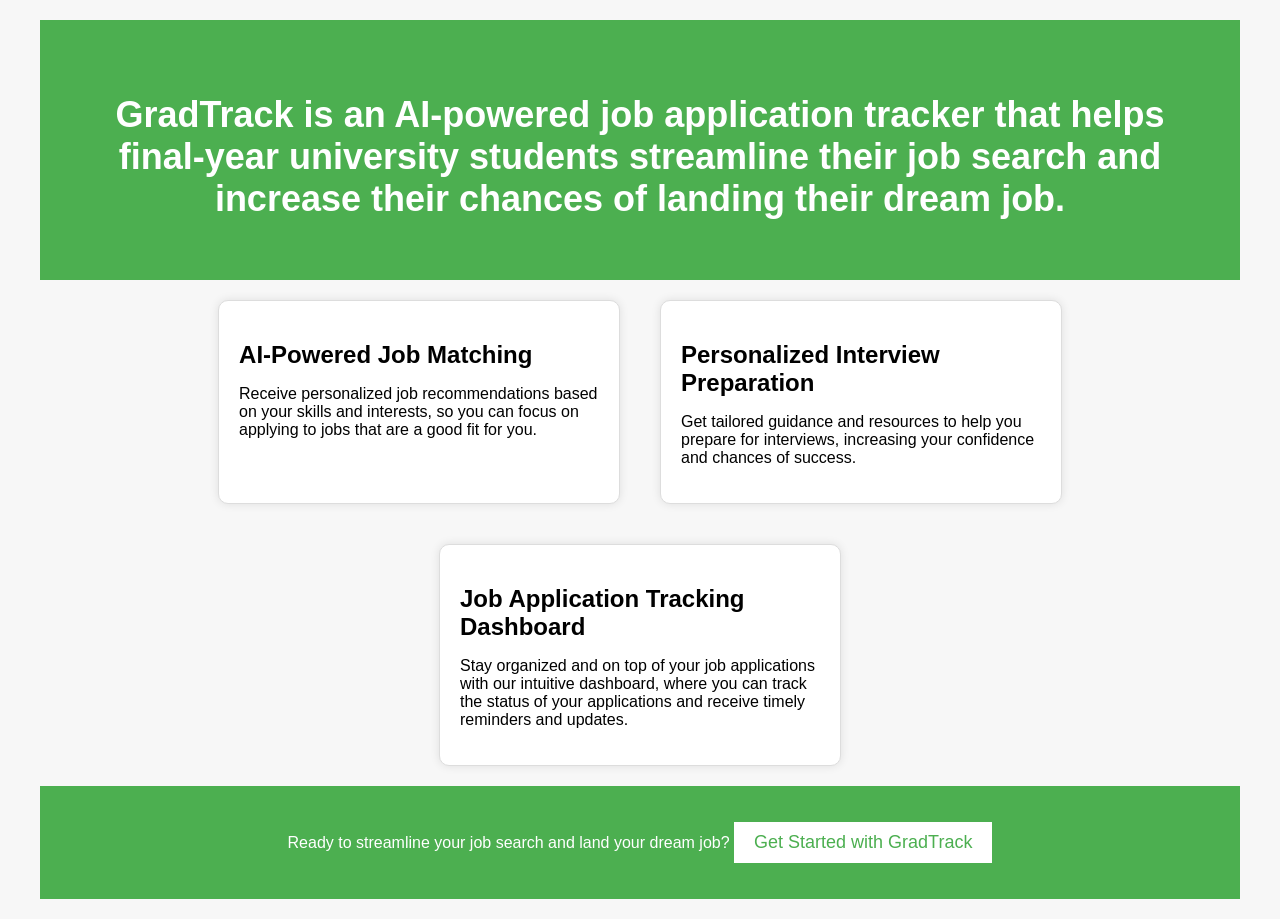
==== index.html @ b060d782 "Add initial landing page" ====
<!DOCTYPE html>
<html lang="en">
<head>
    <meta charset="UTF-8">
    <meta name="viewport" content="width=device-width, initial-scale=1.0">
    <title>GradTrack</title>
    <style>
        body {
            font-family: Arial, sans-serif;
            margin: 0;
            padding: 0;
            background-color: #f7f7f7;
        }
        .container {
            max-width: 1200px;
            margin: 0 auto;
            padding: 20px;
        }
        .hero {
            background-color: #4CAF50;
            color: #fff;
            padding: 50px;
            text-align: center;
        }
        .hero h1 {
            font-size: 36px;
            margin-bottom: 10px;
        }
        .features {
            display: flex;
            flex-wrap: wrap;
            justify-content: center;
        }
        .feature {
            background-color: #fff;
            padding: 20px;
            margin: 20px;
            border: 1px solid #ddd;
            border-radius: 10px;
            box-shadow: 0 0 10px rgba(0, 0, 0, 0.1);
            width: calc(33.33% - 40px);
        }
        .feature h2 {
            font-size: 24px;
            margin-bottom: 10px;
        }
        .footer {
            background-color: #4CAF50;
            color: #fff;
            padding: 20px;
            text-align: center;
            clear: both;
        }
        .btn {
            background-color: #fff;
            color: #4CAF50;
            border: none;
            padding: 10px 20px;
            font-size: 18px;
            cursor: pointer;
        }
        .btn:hover {
            background-color: #ccc;
        }
    </style>
</head>
<body>
    <div class="container">
        <div class="hero">
            <h1>GradTrack is an AI-powered job application tracker that helps final-year university students streamline their job search and increase their chances of landing their dream job.</h1>
        </div>
        <div class="features">
            <div class="feature">
                <h2>AI-Powered Job Matching</h2>
                <p>Receive personalized job recommendations based on your skills and interests, so you can focus on applying to jobs that are a good fit for you.</p>
            </div>
            <div class="feature">
                <h2>Personalized Interview Preparation</h2>
                <p>Get tailored guidance and resources to help you prepare for interviews, increasing your confidence and chances of success.</p>
            </div>
            <div class="feature">
                <h2>Job Application Tracking Dashboard</h2>
                <p>Stay organized and on top of your job applications with our intuitive dashboard, where you can track the status of your applications and receive timely reminders and updates.</p>
            </div>
        </div>
        <div class="footer">
            <p>Ready to streamline your job search and land your dream job? <button class="btn">Get Started with GradTrack</button></p>
        </div>
    </div>
</body>
</html>
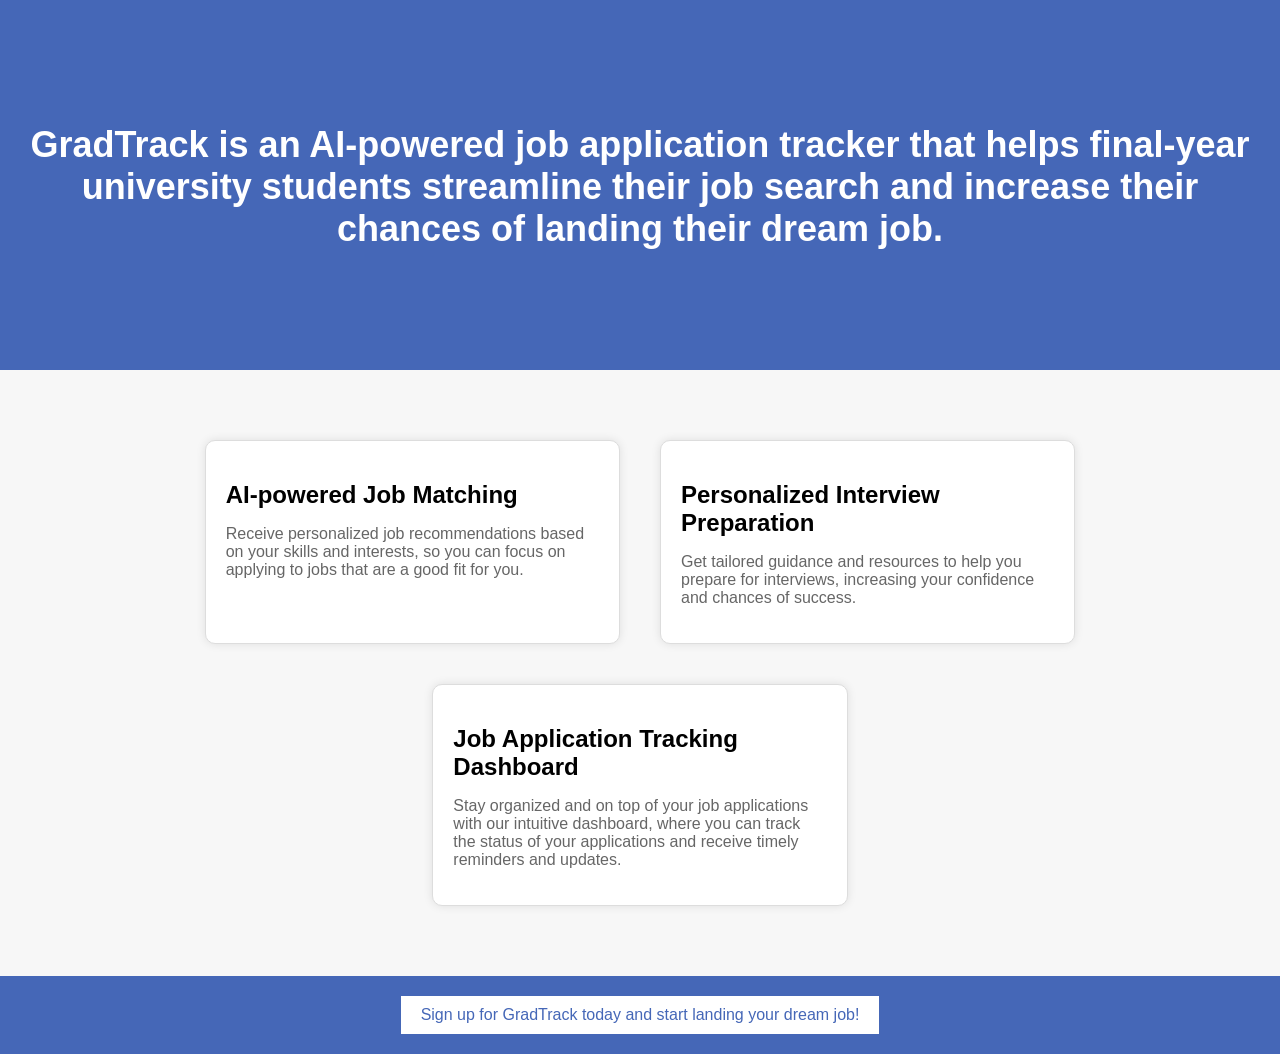
==== commit 6919e61b: "Revise landing page from CEO feedback" ====
--- a/index.html
+++ b/index.html
@@ -11,31 +11,27 @@
             padding: 0;
             background-color: #f7f7f7;
         }
-        .container {
-            max-width: 1200px;
-            margin: 0 auto;
-            padding: 20px;
-        }
         .hero {
-            background-color: #4CAF50;
-            color: #fff;
-            padding: 50px;
+            background-color: #4567b7;
+            color: #ffffff;
+            padding: 100px 20px;
             text-align: center;
         }
         .hero h1 {
             font-size: 36px;
-            margin-bottom: 10px;
+            margin-bottom: 20px;
         }
         .features {
             display: flex;
             flex-wrap: wrap;
             justify-content: center;
+            padding: 50px 20px;
         }
         .feature {
-            background-color: #fff;
+            background-color: #ffffff;
             padding: 20px;
             margin: 20px;
-            border: 1px solid #ddd;
+            border: 1px solid #dddddd;
             border-radius: 10px;
             box-shadow: 0 0 10px rgba(0, 0, 0, 0.1);
             width: calc(33.33% - 40px);
@@ -44,48 +40,50 @@
             font-size: 24px;
             margin-bottom: 10px;
         }
+        .feature p {
+            font-size: 16px;
+            color: #666666;
+        }
         .footer {
-            background-color: #4CAF50;
-            color: #fff;
+            background-color: #4567b7;
+            color: #ffffff;
             padding: 20px;
             text-align: center;
             clear: both;
         }
-        .btn {
-            background-color: #fff;
-            color: #4CAF50;
+        .footer button {
+            background-color: #ffffff;
+            color: #4567b7;
             border: none;
             padding: 10px 20px;
-            font-size: 18px;
+            font-size: 16px;
             cursor: pointer;
         }
-        .btn:hover {
-            background-color: #ccc;
+        .footer button:hover {
+            background-color: #cccccc;
         }
     </style>
 </head>
 <body>
-    <div class="container">
-        <div class="hero">
-            <h1>GradTrack is an AI-powered job application tracker that helps final-year university students streamline their job search and increase their chances of landing their dream job.</h1>
+    <div class="hero">
+        <h1>GradTrack is an AI-powered job application tracker that helps final-year university students streamline their job search and increase their chances of landing their dream job.</h1>
+    </div>
+    <div class="features">
+        <div class="feature">
+            <h2>AI-powered Job Matching</h2>
+            <p>Receive personalized job recommendations based on your skills and interests, so you can focus on applying to jobs that are a good fit for you.</p>
         </div>
-        <div class="features">
-            <div class="feature">
-                <h2>AI-Powered Job Matching</h2>
-                <p>Receive personalized job recommendations based on your skills and interests, so you can focus on applying to jobs that are a good fit for you.</p>
-            </div>
-            <div class="feature">
-                <h2>Personalized Interview Preparation</h2>
-                <p>Get tailored guidance and resources to help you prepare for interviews, increasing your confidence and chances of success.</p>
-            </div>
-            <div class="feature">
-                <h2>Job Application Tracking Dashboard</h2>
-                <p>Stay organized and on top of your job applications with our intuitive dashboard, where you can track the status of your applications and receive timely reminders and updates.</p>
-            </div>
+        <div class="feature">
+            <h2>Personalized Interview Preparation</h2>
+            <p>Get tailored guidance and resources to help you prepare for interviews, increasing your confidence and chances of success.</p>
         </div>
-        <div class="footer">
-            <p>Ready to streamline your job search and land your dream job? <button class="btn">Get Started with GradTrack</button></p>
+        <div class="feature">
+            <h2>Job Application Tracking Dashboard</h2>
+            <p>Stay organized and on top of your job applications with our intuitive dashboard, where you can track the status of your applications and receive timely reminders and updates.</p>
         </div>
+    </div>
+    <div class="footer">
+        <button>Sign up for GradTrack today and start landing your dream job!</button>
     </div>
 </body>
 </html>
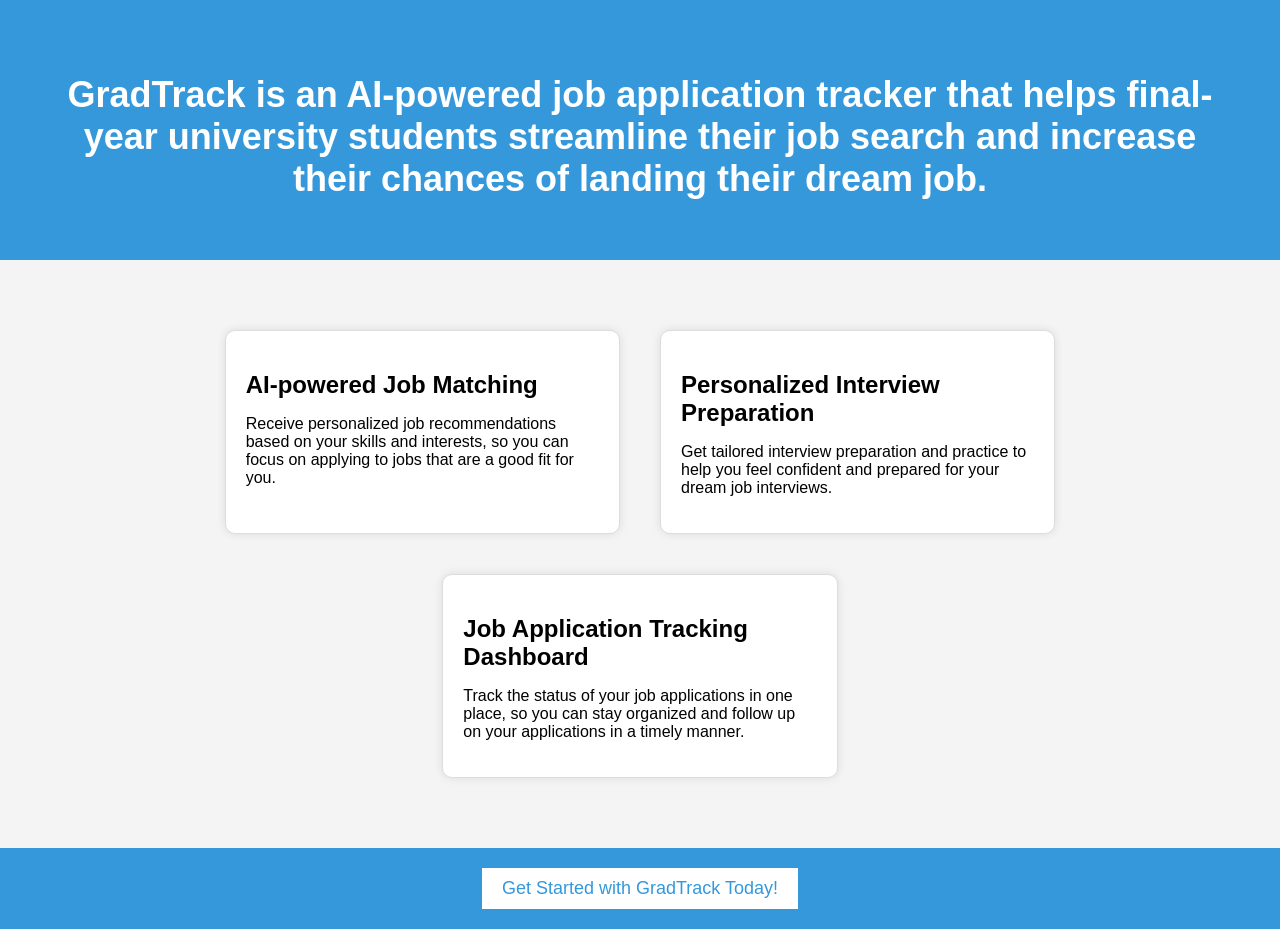
==== commit 1d657abd: "Revise landing page from CEO feedback" ====
--- a/index.html
+++ b/index.html
@@ -9,23 +9,23 @@
             font-family: Arial, sans-serif;
             margin: 0;
             padding: 0;
-            background-color: #f7f7f7;
+            background-color: #f4f4f4;
         }
         .hero {
-            background-color: #4567b7;
+            background-color: #3498db;
             color: #ffffff;
-            padding: 100px 20px;
+            padding: 50px;
             text-align: center;
         }
         .hero h1 {
             font-size: 36px;
-            margin-bottom: 20px;
+            margin-bottom: 10px;
         }
         .features {
             display: flex;
             flex-wrap: wrap;
             justify-content: center;
-            padding: 50px 20px;
+            padding: 50px;
         }
         .feature {
             background-color: #ffffff;
@@ -40,12 +40,8 @@
             font-size: 24px;
             margin-bottom: 10px;
         }
-        .feature p {
-            font-size: 16px;
-            color: #666666;
-        }
         .footer {
-            background-color: #4567b7;
+            background-color: #3498db;
             color: #ffffff;
             padding: 20px;
             text-align: center;
@@ -53,10 +49,10 @@
         }
         .footer button {
             background-color: #ffffff;
-            color: #4567b7;
+            color: #3498db;
             border: none;
             padding: 10px 20px;
-            font-size: 16px;
+            font-size: 18px;
             cursor: pointer;
         }
         .footer button:hover {
@@ -75,15 +71,24 @@
         </div>
         <div class="feature">
             <h2>Personalized Interview Preparation</h2>
-            <p>Get tailored guidance and resources to help you prepare for interviews, increasing your confidence and chances of success.</p>
+            <p>Get tailored interview preparation and practice to help you feel confident and prepared for your dream job interviews.</p>
         </div>
         <div class="feature">
             <h2>Job Application Tracking Dashboard</h2>
-            <p>Stay organized and on top of your job applications with our intuitive dashboard, where you can track the status of your applications and receive timely reminders and updates.</p>
+            <p>Track the status of your job applications in one place, so you can stay organized and follow up on your applications in a timely manner.</p>
         </div>
     </div>
     <div class="footer">
-        <button>Sign up for GradTrack today and start landing your dream job!</button>
+        <button>Get Started with GradTrack Today!</button>
     </div>
+    <script>
+        // Add JavaScript code to support features and technical requirements
+        // For example, you can use JavaScript to:
+        // - Connect to a database to store user data and job listings
+        // - Integrate with APIs to retrieve job listings and company data
+        // - Implement security measures to protect user data
+        // - Create a user interface to display job recommendations and application tracking
+        // For now, this section is left blank as it requires more information about the specific technical requirements and features of GradTrack.
+    </script>
 </body>
 </html>
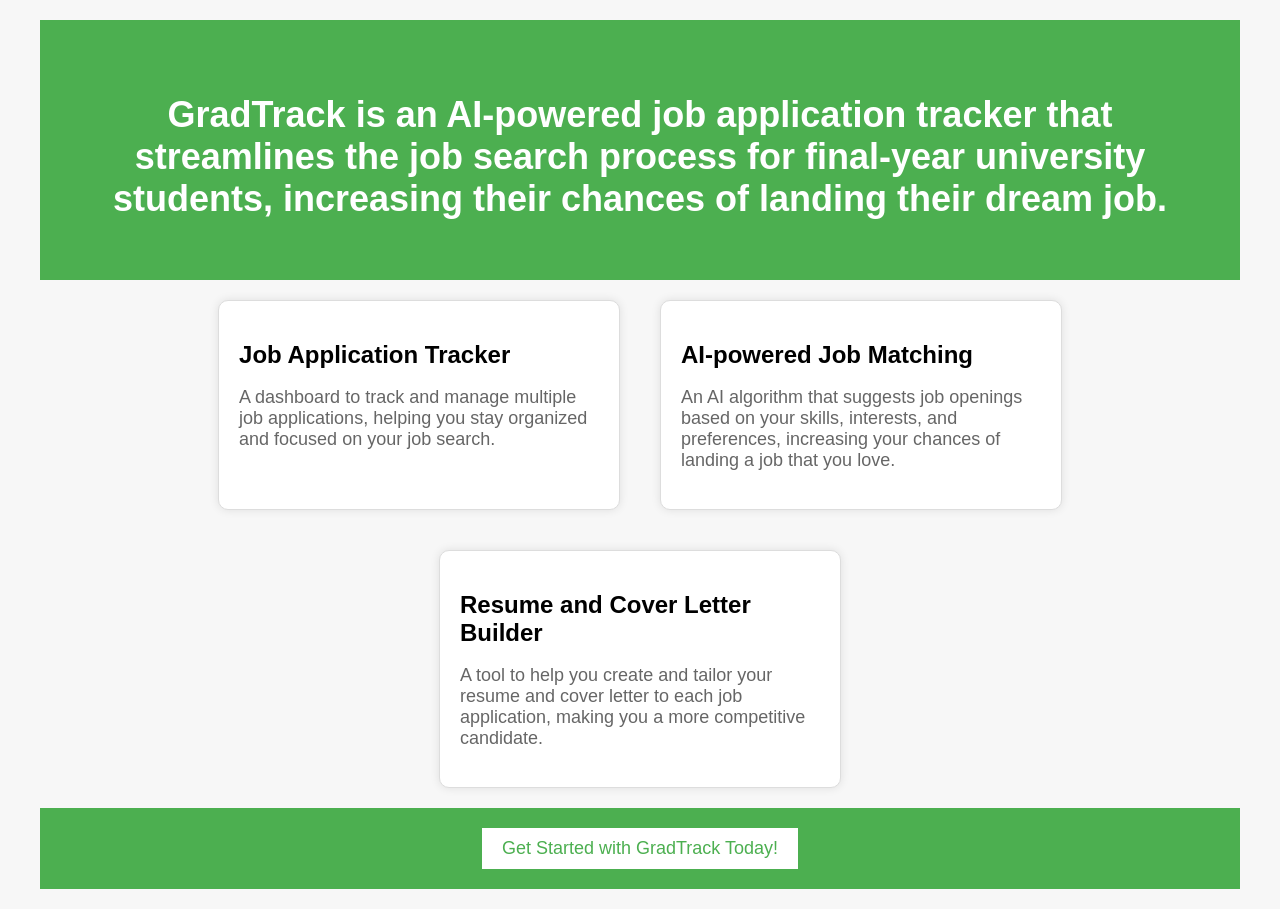
==== commit 01bde00e: "Add initial landing page" ====
--- a/index.html
+++ b/index.html
@@ -9,11 +9,16 @@
             font-family: Arial, sans-serif;
             margin: 0;
             padding: 0;
-            background-color: #f4f4f4;
+            background-color: #f7f7f7;
+        }
+        .container {
+            max-width: 1200px;
+            margin: 0 auto;
+            padding: 20px;
         }
         .hero {
-            background-color: #3498db;
-            color: #ffffff;
+            background-color: #4CAF50;
+            color: #fff;
             padding: 50px;
             text-align: center;
         }
@@ -25,13 +30,12 @@
             display: flex;
             flex-wrap: wrap;
             justify-content: center;
-            padding: 50px;
         }
         .feature {
-            background-color: #ffffff;
+            background-color: #fff;
             padding: 20px;
             margin: 20px;
-            border: 1px solid #dddddd;
+            border: 1px solid #ddd;
             border-radius: 10px;
             box-shadow: 0 0 10px rgba(0, 0, 0, 0.1);
             width: calc(33.33% - 40px);
@@ -40,55 +44,52 @@
             font-size: 24px;
             margin-bottom: 10px;
         }
+        .feature p {
+            font-size: 18px;
+            color: #666;
+        }
         .footer {
-            background-color: #3498db;
-            color: #ffffff;
+            background-color: #4CAF50;
+            color: #fff;
             padding: 20px;
             text-align: center;
             clear: both;
         }
         .footer button {
-            background-color: #ffffff;
-            color: #3498db;
+            background-color: #fff;
+            color: #4CAF50;
             border: none;
             padding: 10px 20px;
             font-size: 18px;
             cursor: pointer;
         }
         .footer button:hover {
-            background-color: #cccccc;
+            background-color: #ccc;
         }
     </style>
 </head>
 <body>
-    <div class="hero">
-        <h1>GradTrack is an AI-powered job application tracker that helps final-year university students streamline their job search and increase their chances of landing their dream job.</h1>
-    </div>
-    <div class="features">
-        <div class="feature">
-            <h2>AI-powered Job Matching</h2>
-            <p>Receive personalized job recommendations based on your skills and interests, so you can focus on applying to jobs that are a good fit for you.</p>
+    <div class="container">
+        <div class="hero">
+            <h1>GradTrack is an AI-powered job application tracker that streamlines the job search process for final-year university students, increasing their chances of landing their dream job.</h1>
         </div>
-        <div class="feature">
-            <h2>Personalized Interview Preparation</h2>
-            <p>Get tailored interview preparation and practice to help you feel confident and prepared for your dream job interviews.</p>
+        <div class="features">
+            <div class="feature">
+                <h2>Job Application Tracker</h2>
+                <p>A dashboard to track and manage multiple job applications, helping you stay organized and focused on your job search.</p>
+            </div>
+            <div class="feature">
+                <h2>AI-powered Job Matching</h2>
+                <p>An AI algorithm that suggests job openings based on your skills, interests, and preferences, increasing your chances of landing a job that you love.</p>
+            </div>
+            <div class="feature">
+                <h2>Resume and Cover Letter Builder</h2>
+                <p>A tool to help you create and tailor your resume and cover letter to each job application, making you a more competitive candidate.</p>
+            </div>
         </div>
-        <div class="feature">
-            <h2>Job Application Tracking Dashboard</h2>
-            <p>Track the status of your job applications in one place, so you can stay organized and follow up on your applications in a timely manner.</p>
+        <div class="footer">
+            <button>Get Started with GradTrack Today!</button>
         </div>
     </div>
-    <div class="footer">
-        <button>Get Started with GradTrack Today!</button>
-    </div>
-    <script>
-        // Add JavaScript code to support features and technical requirements
-        // For example, you can use JavaScript to:
-        // - Connect to a database to store user data and job listings
-        // - Integrate with APIs to retrieve job listings and company data
-        // - Implement security measures to protect user data
-        // - Create a user interface to display job recommendations and application tracking
-        // For now, this section is left blank as it requires more information about the specific technical requirements and features of GradTrack.
-    </script>
 </body>
 </html>
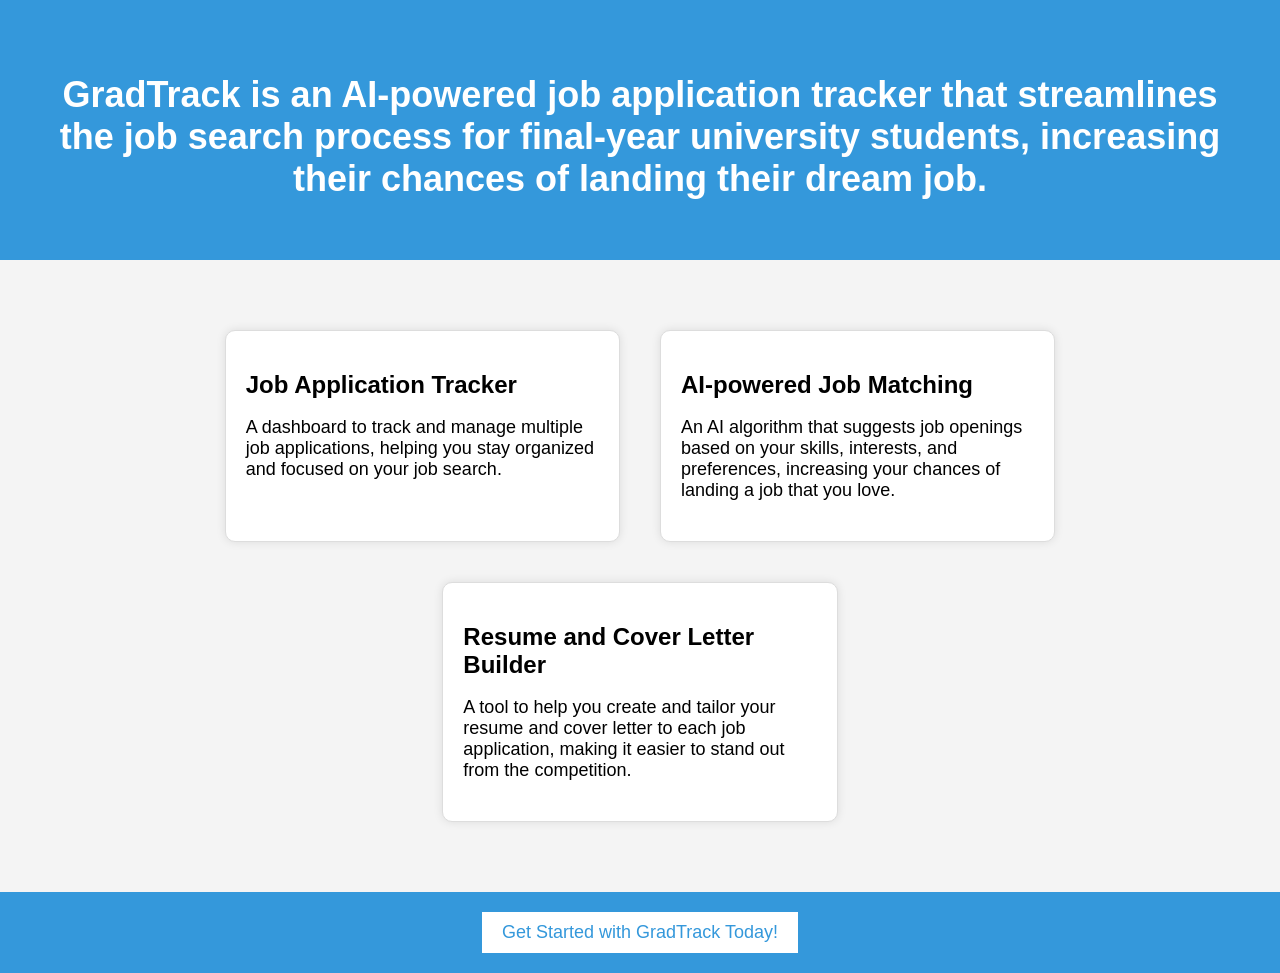
==== commit 5b712144: "Revise landing page from CEO feedback" ====
--- a/index.html
+++ b/index.html
@@ -9,15 +9,10 @@
             font-family: Arial, sans-serif;
             margin: 0;
             padding: 0;
-            background-color: #f7f7f7;
-        }
-        .container {
-            max-width: 1200px;
-            margin: 0 auto;
-            padding: 20px;
+            background-color: #f4f4f4;
         }
         .hero {
-            background-color: #4CAF50;
+            background-color: #3498db;
             color: #fff;
             padding: 50px;
             text-align: center;
@@ -30,6 +25,7 @@
             display: flex;
             flex-wrap: wrap;
             justify-content: center;
+            padding: 50px;
         }
         .feature {
             background-color: #fff;
@@ -37,7 +33,7 @@
             margin: 20px;
             border: 1px solid #ddd;
             border-radius: 10px;
-            box-shadow: 0 0 10px rgba(0, 0, 0, 0.1);
+            box-shadow: 0 0 10px rgba(0,0,0,0.1);
             width: calc(33.33% - 40px);
         }
         .feature h2 {
@@ -46,10 +42,10 @@
         }
         .feature p {
             font-size: 18px;
-            color: #666;
+            margin-bottom: 20px;
         }
         .footer {
-            background-color: #4CAF50;
+            background-color: #3498db;
             color: #fff;
             padding: 20px;
             text-align: center;
@@ -57,39 +53,37 @@
         }
         .footer button {
             background-color: #fff;
-            color: #4CAF50;
+            color: #3498db;
             border: none;
             padding: 10px 20px;
             font-size: 18px;
             cursor: pointer;
         }
         .footer button:hover {
-            background-color: #ccc;
+            background-color: #ddd;
         }
     </style>
 </head>
 <body>
-    <div class="container">
-        <div class="hero">
-            <h1>GradTrack is an AI-powered job application tracker that streamlines the job search process for final-year university students, increasing their chances of landing their dream job.</h1>
+    <div class="hero">
+        <h1>GradTrack is an AI-powered job application tracker that streamlines the job search process for final-year university students, increasing their chances of landing their dream job.</h1>
+    </div>
+    <div class="features">
+        <div class="feature">
+            <h2>Job Application Tracker</h2>
+            <p>A dashboard to track and manage multiple job applications, helping you stay organized and focused on your job search.</p>
         </div>
-        <div class="features">
-            <div class="feature">
-                <h2>Job Application Tracker</h2>
-                <p>A dashboard to track and manage multiple job applications, helping you stay organized and focused on your job search.</p>
-            </div>
-            <div class="feature">
-                <h2>AI-powered Job Matching</h2>
-                <p>An AI algorithm that suggests job openings based on your skills, interests, and preferences, increasing your chances of landing a job that you love.</p>
-            </div>
-            <div class="feature">
-                <h2>Resume and Cover Letter Builder</h2>
-                <p>A tool to help you create and tailor your resume and cover letter to each job application, making you a more competitive candidate.</p>
-            </div>
+        <div class="feature">
+            <h2>AI-powered Job Matching</h2>
+            <p>An AI algorithm that suggests job openings based on your skills, interests, and preferences, increasing your chances of landing a job that you love.</p>
         </div>
-        <div class="footer">
-            <button>Get Started with GradTrack Today!</button>
+        <div class="feature">
+            <h2>Resume and Cover Letter Builder</h2>
+            <p>A tool to help you create and tailor your resume and cover letter to each job application, making it easier to stand out from the competition.</p>
         </div>
+    </div>
+    <div class="footer">
+        <button onclick="window.location.href='https://gradtrack.com/signup';">Get Started with GradTrack Today!</button>
     </div>
 </body>
 </html>
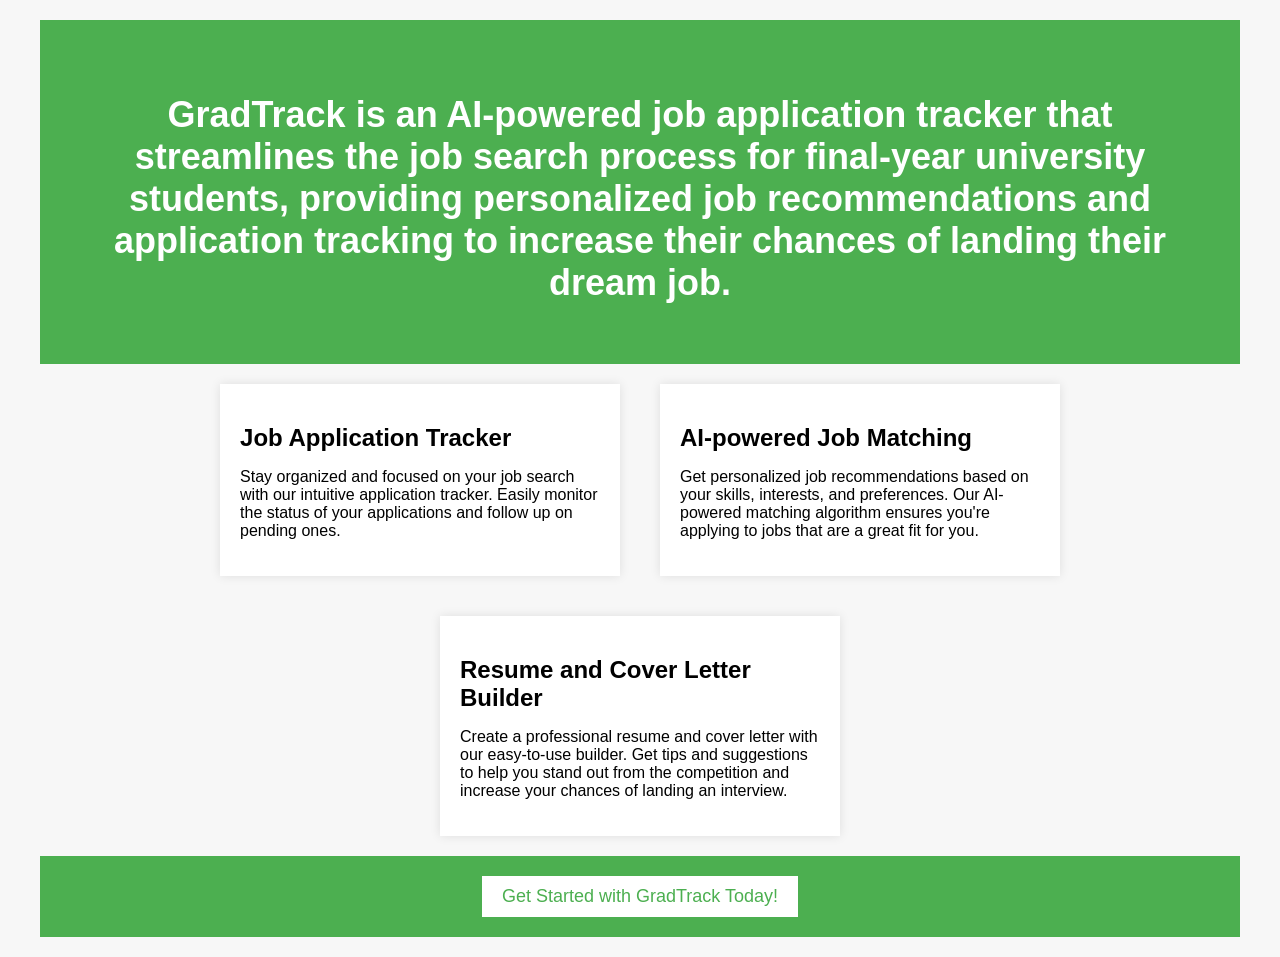
==== commit 8997b7d3: "Add initial landing page" ====
--- a/index.html
+++ b/index.html
@@ -9,10 +9,15 @@
             font-family: Arial, sans-serif;
             margin: 0;
             padding: 0;
-            background-color: #f4f4f4;
+            background-color: #f7f7f7;
+        }
+        .container {
+            max-width: 1200px;
+            margin: 0 auto;
+            padding: 20px;
         }
         .hero {
-            background-color: #3498db;
+            background-color: #4CAF50;
             color: #fff;
             padding: 50px;
             text-align: center;
@@ -25,27 +30,20 @@
             display: flex;
             flex-wrap: wrap;
             justify-content: center;
-            padding: 50px;
         }
         .feature {
             background-color: #fff;
             padding: 20px;
             margin: 20px;
-            border: 1px solid #ddd;
-            border-radius: 10px;
-            box-shadow: 0 0 10px rgba(0,0,0,0.1);
             width: calc(33.33% - 40px);
+            box-shadow: 0 0 10px rgba(0, 0, 0, 0.1);
         }
         .feature h2 {
             font-size: 24px;
             margin-bottom: 10px;
         }
-        .feature p {
-            font-size: 18px;
-            margin-bottom: 20px;
-        }
         .footer {
-            background-color: #3498db;
+            background-color: #4CAF50;
             color: #fff;
             padding: 20px;
             text-align: center;
@@ -53,37 +51,49 @@
         }
         .footer button {
             background-color: #fff;
-            color: #3498db;
+            color: #4CAF50;
             border: none;
             padding: 10px 20px;
             font-size: 18px;
             cursor: pointer;
         }
         .footer button:hover {
-            background-color: #ddd;
+            background-color: #ccc;
+        }
+        @media only screen and (max-width: 768px) {
+            .feature {
+                width: calc(50% - 40px);
+            }
+        }
+        @media only screen and (max-width: 480px) {
+            .feature {
+                width: 100%;
+            }
         }
     </style>
 </head>
 <body>
-    <div class="hero">
-        <h1>GradTrack is an AI-powered job application tracker that streamlines the job search process for final-year university students, increasing their chances of landing their dream job.</h1>
-    </div>
-    <div class="features">
-        <div class="feature">
-            <h2>Job Application Tracker</h2>
-            <p>A dashboard to track and manage multiple job applications, helping you stay organized and focused on your job search.</p>
+    <div class="container">
+        <div class="hero">
+            <h1>GradTrack is an AI-powered job application tracker that streamlines the job search process for final-year university students, providing personalized job recommendations and application tracking to increase their chances of landing their dream job.</h1>
         </div>
-        <div class="feature">
-            <h2>AI-powered Job Matching</h2>
-            <p>An AI algorithm that suggests job openings based on your skills, interests, and preferences, increasing your chances of landing a job that you love.</p>
+        <div class="features">
+            <div class="feature">
+                <h2>Job Application Tracker</h2>
+                <p>Stay organized and focused on your job search with our intuitive application tracker. Easily monitor the status of your applications and follow up on pending ones.</p>
+            </div>
+            <div class="feature">
+                <h2>AI-powered Job Matching</h2>
+                <p>Get personalized job recommendations based on your skills, interests, and preferences. Our AI-powered matching algorithm ensures you're applying to jobs that are a great fit for you.</p>
+            </div>
+            <div class="feature">
+                <h2>Resume and Cover Letter Builder</h2>
+                <p>Create a professional resume and cover letter with our easy-to-use builder. Get tips and suggestions to help you stand out from the competition and increase your chances of landing an interview.</p>
+            </div>
         </div>
-        <div class="feature">
-            <h2>Resume and Cover Letter Builder</h2>
-            <p>A tool to help you create and tailor your resume and cover letter to each job application, making it easier to stand out from the competition.</p>
+        <div class="footer">
+            <button>Get Started with GradTrack Today!</button>
         </div>
-    </div>
-    <div class="footer">
-        <button onclick="window.location.href='https://gradtrack.com/signup';">Get Started with GradTrack Today!</button>
     </div>
 </body>
 </html>
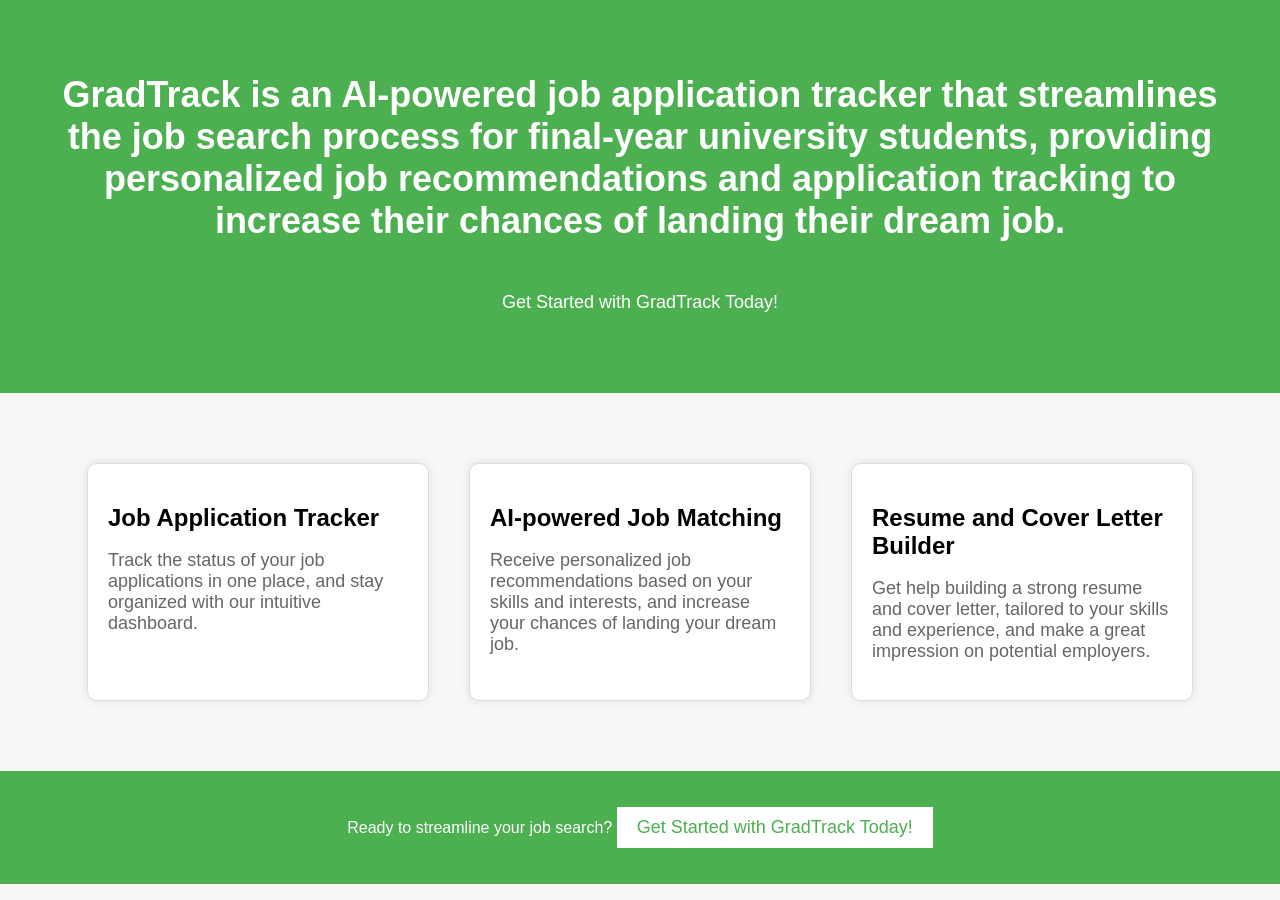
==== commit 25058b87: "Revise landing page from CEO feedback" ====
--- a/index.html
+++ b/index.html
@@ -11,11 +11,6 @@
             padding: 0;
             background-color: #f7f7f7;
         }
-        .container {
-            max-width: 1200px;
-            margin: 0 auto;
-            padding: 20px;
-        }
         .hero {
             background-color: #4CAF50;
             color: #fff;
@@ -24,23 +19,30 @@
         }
         .hero h1 {
             font-size: 36px;
-            margin-bottom: 10px;
+            margin-bottom: 20px;
         }
         .features {
             display: flex;
             flex-wrap: wrap;
             justify-content: center;
+            padding: 50px;
         }
         .feature {
             background-color: #fff;
             padding: 20px;
             margin: 20px;
-            width: calc(33.33% - 40px);
-            box-shadow: 0 0 10px rgba(0, 0, 0, 0.1);
+            width: 300px;
+            border: 1px solid #ddd;
+            border-radius: 10px;
+            box-shadow: 0 0 10px rgba(0,0,0,0.1);
         }
         .feature h2 {
             font-size: 24px;
             margin-bottom: 10px;
+        }
+        .feature p {
+            font-size: 18px;
+            color: #666;
         }
         .footer {
             background-color: #4CAF50;
@@ -60,40 +62,41 @@
         .footer button:hover {
             background-color: #ccc;
         }
-        @media only screen and (max-width: 768px) {
-            .feature {
-                width: calc(50% - 40px);
-            }
+        .call-to-action {
+            background-color: #4CAF50;
+            color: #fff;
+            padding: 10px 20px;
+            border: none;
+            font-size: 18px;
+            cursor: pointer;
+            margin: 20px;
         }
-        @media only screen and (max-width: 480px) {
-            .feature {
-                width: 100%;
-            }
+        .call-to-action:hover {
+            background-color: #3e8e41;
         }
     </style>
 </head>
 <body>
-    <div class="container">
-        <div class="hero">
-            <h1>GradTrack is an AI-powered job application tracker that streamlines the job search process for final-year university students, providing personalized job recommendations and application tracking to increase their chances of landing their dream job.</h1>
+    <div class="hero">
+        <h1>GradTrack is an AI-powered job application tracker that streamlines the job search process for final-year university students, providing personalized job recommendations and application tracking to increase their chances of landing their dream job.</h1>
+        <button class="call-to-action" onclick="window.location.href='register.html'">Get Started with GradTrack Today!</button>
+    </div>
+    <div class="features">
+        <div class="feature">
+            <h2>Job Application Tracker</h2>
+            <p>Track the status of your job applications in one place, and stay organized with our intuitive dashboard.</p>
         </div>
-        <div class="features">
-            <div class="feature">
-                <h2>Job Application Tracker</h2>
-                <p>Stay organized and focused on your job search with our intuitive application tracker. Easily monitor the status of your applications and follow up on pending ones.</p>
-            </div>
-            <div class="feature">
-                <h2>AI-powered Job Matching</h2>
-                <p>Get personalized job recommendations based on your skills, interests, and preferences. Our AI-powered matching algorithm ensures you're applying to jobs that are a great fit for you.</p>
-            </div>
-            <div class="feature">
-                <h2>Resume and Cover Letter Builder</h2>
-                <p>Create a professional resume and cover letter with our easy-to-use builder. Get tips and suggestions to help you stand out from the competition and increase your chances of landing an interview.</p>
-            </div>
+        <div class="feature">
+            <h2>AI-powered Job Matching</h2>
+            <p>Receive personalized job recommendations based on your skills and interests, and increase your chances of landing your dream job.</p>
         </div>
-        <div class="footer">
-            <button>Get Started with GradTrack Today!</button>
+        <div class="feature">
+            <h2>Resume and Cover Letter Builder</h2>
+            <p>Get help building a strong resume and cover letter, tailored to your skills and experience, and make a great impression on potential employers.</p>
         </div>
+    </div>
+    <div class="footer">
+        <p>Ready to streamline your job search? <button onclick="window.location.href='register.html'">Get Started with GradTrack Today!</button></p>
     </div>
 </body>
 </html>
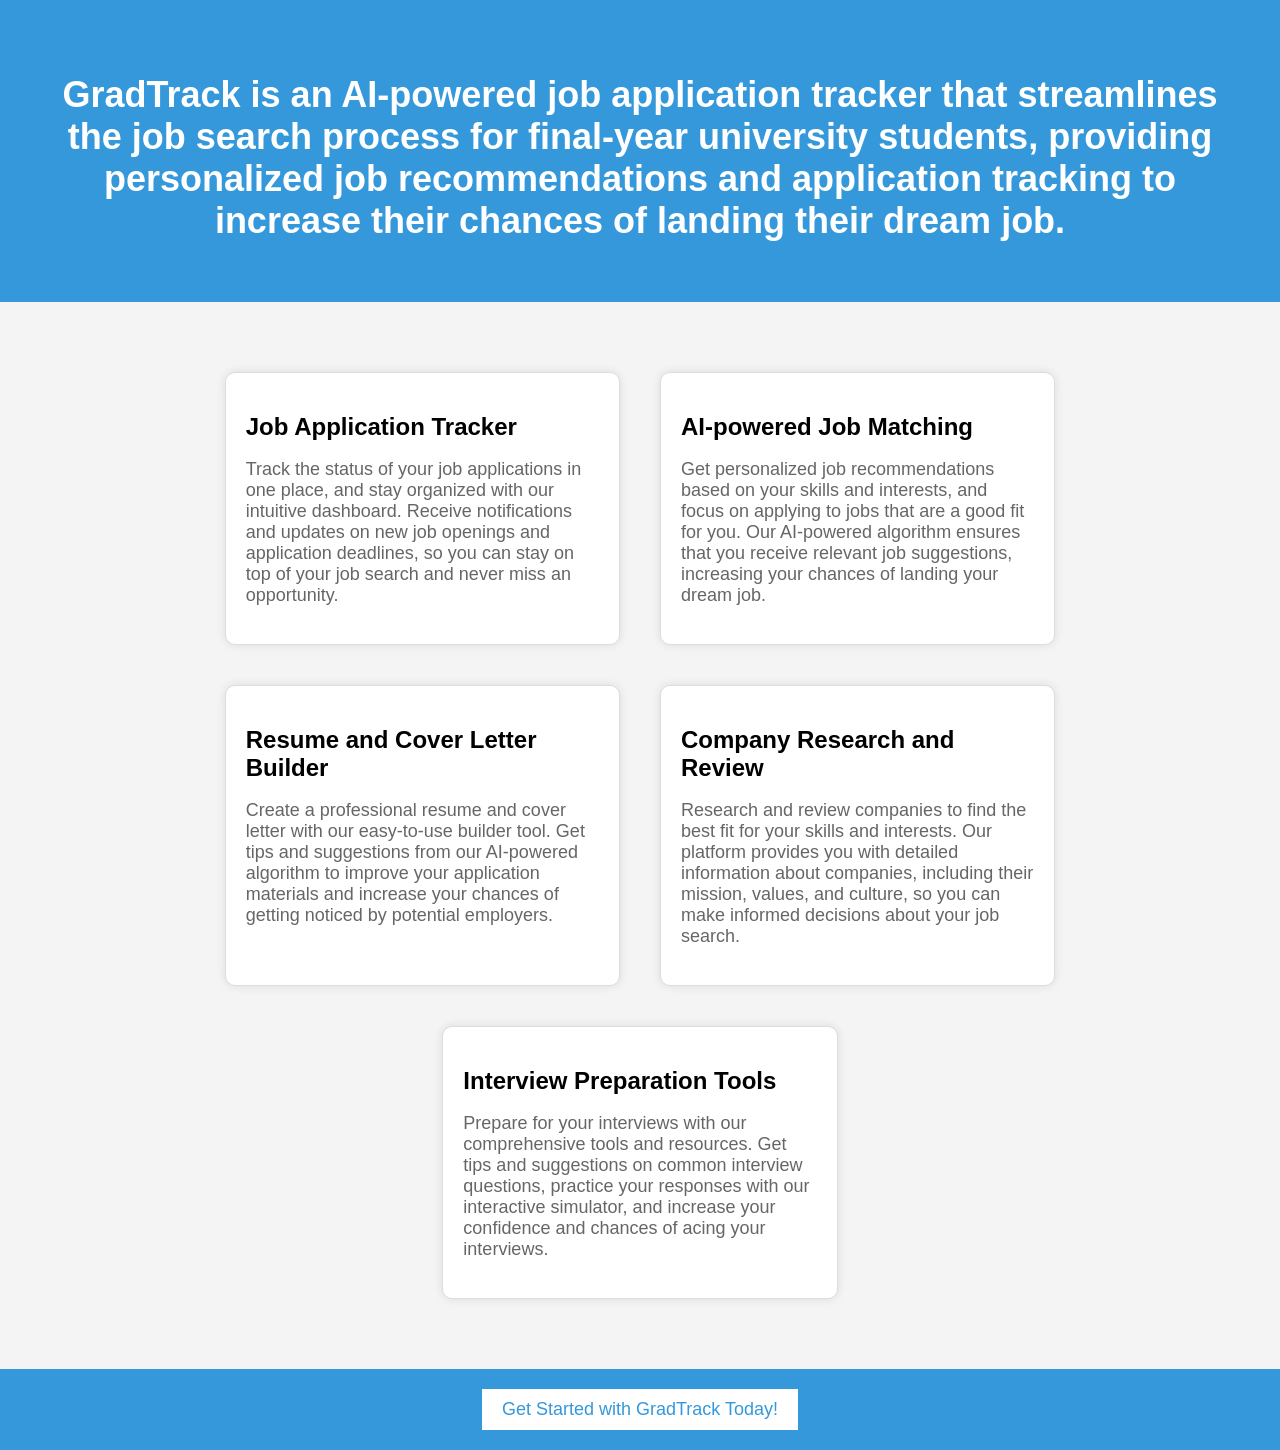
==== commit d2abc949: "Revise landing page from CEO feedback" ====
--- a/index.html
+++ b/index.html
@@ -9,17 +9,17 @@
             font-family: Arial, sans-serif;
             margin: 0;
             padding: 0;
-            background-color: #f7f7f7;
+            background-color: #f4f4f4;
         }
         .hero {
-            background-color: #4CAF50;
-            color: #fff;
+            background-color: #3498db;
+            color: #ffffff;
             padding: 50px;
             text-align: center;
         }
         .hero h1 {
             font-size: 36px;
-            margin-bottom: 20px;
+            margin-bottom: 10px;
         }
         .features {
             display: flex;
@@ -28,13 +28,13 @@
             padding: 50px;
         }
         .feature {
-            background-color: #fff;
+            background-color: #ffffff;
             padding: 20px;
             margin: 20px;
-            width: 300px;
-            border: 1px solid #ddd;
+            border: 1px solid #dddddd;
             border-radius: 10px;
-            box-shadow: 0 0 10px rgba(0,0,0,0.1);
+            box-shadow: 0 0 10px rgba(0, 0, 0, 0.1);
+            width: calc(33.33% - 40px);
         }
         .feature h2 {
             font-size: 24px;
@@ -42,61 +42,66 @@
         }
         .feature p {
             font-size: 18px;
-            color: #666;
+            color: #666666;
         }
         .footer {
-            background-color: #4CAF50;
-            color: #fff;
+            background-color: #3498db;
+            color: #ffffff;
             padding: 20px;
             text-align: center;
             clear: both;
         }
         .footer button {
-            background-color: #fff;
-            color: #4CAF50;
+            background-color: #ffffff;
+            color: #3498db;
             border: none;
             padding: 10px 20px;
             font-size: 18px;
             cursor: pointer;
         }
         .footer button:hover {
-            background-color: #ccc;
+            background-color: #cccccc;
         }
-        .call-to-action {
-            background-color: #4CAF50;
-            color: #fff;
-            padding: 10px 20px;
-            border: none;
-            font-size: 18px;
-            cursor: pointer;
-            margin: 20px;
+        @media only screen and (max-width: 768px) {
+            .feature {
+                width: calc(50% - 40px);
+            }
         }
-        .call-to-action:hover {
-            background-color: #3e8e41;
+        @media only screen and (max-width: 480px) {
+            .feature {
+                width: 100%;
+            }
         }
     </style>
 </head>
 <body>
     <div class="hero">
         <h1>GradTrack is an AI-powered job application tracker that streamlines the job search process for final-year university students, providing personalized job recommendations and application tracking to increase their chances of landing their dream job.</h1>
-        <button class="call-to-action" onclick="window.location.href='register.html'">Get Started with GradTrack Today!</button>
     </div>
     <div class="features">
         <div class="feature">
             <h2>Job Application Tracker</h2>
-            <p>Track the status of your job applications in one place, and stay organized with our intuitive dashboard.</p>
+            <p>Track the status of your job applications in one place, and stay organized with our intuitive dashboard. Receive notifications and updates on new job openings and application deadlines, so you can stay on top of your job search and never miss an opportunity.</p>
         </div>
         <div class="feature">
             <h2>AI-powered Job Matching</h2>
-            <p>Receive personalized job recommendations based on your skills and interests, and increase your chances of landing your dream job.</p>
+            <p>Get personalized job recommendations based on your skills and interests, and focus on applying to jobs that are a good fit for you. Our AI-powered algorithm ensures that you receive relevant job suggestions, increasing your chances of landing your dream job.</p>
         </div>
         <div class="feature">
             <h2>Resume and Cover Letter Builder</h2>
-            <p>Get help building a strong resume and cover letter, tailored to your skills and experience, and make a great impression on potential employers.</p>
+            <p>Create a professional resume and cover letter with our easy-to-use builder tool. Get tips and suggestions from our AI-powered algorithm to improve your application materials and increase your chances of getting noticed by potential employers.</p>
+        </div>
+        <div class="feature">
+            <h2>Company Research and Review</h2>
+            <p>Research and review companies to find the best fit for your skills and interests. Our platform provides you with detailed information about companies, including their mission, values, and culture, so you can make informed decisions about your job search.</p>
+        </div>
+        <div class="feature">
+            <h2>Interview Preparation Tools</h2>
+            <p>Prepare for your interviews with our comprehensive tools and resources. Get tips and suggestions on common interview questions, practice your responses with our interactive simulator, and increase your confidence and chances of acing your interviews.</p>
         </div>
     </div>
     <div class="footer">
-        <p>Ready to streamline your job search? <button onclick="window.location.href='register.html'">Get Started with GradTrack Today!</button></p>
+        <button onclick="window.location.href='https://www.gradtrack.com/register';">Get Started with GradTrack Today!</button>
     </div>
 </body>
 </html>
